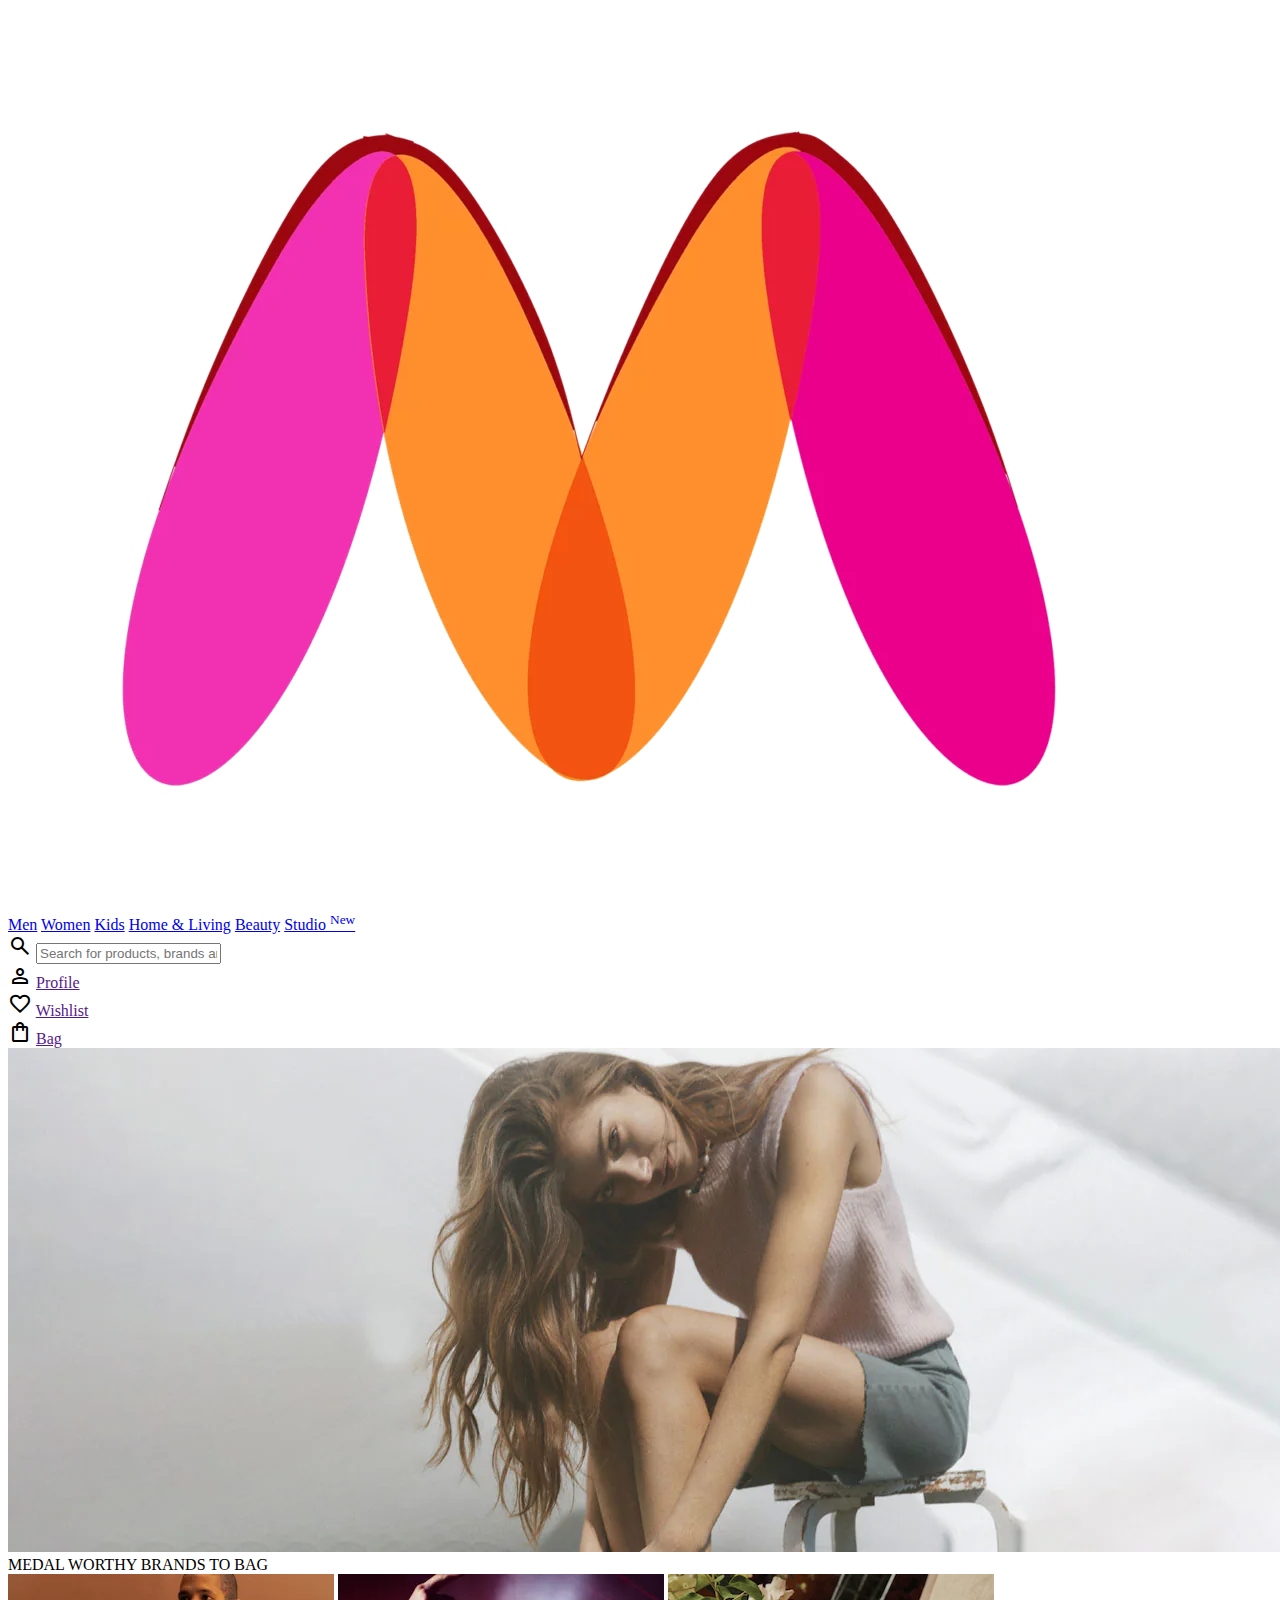
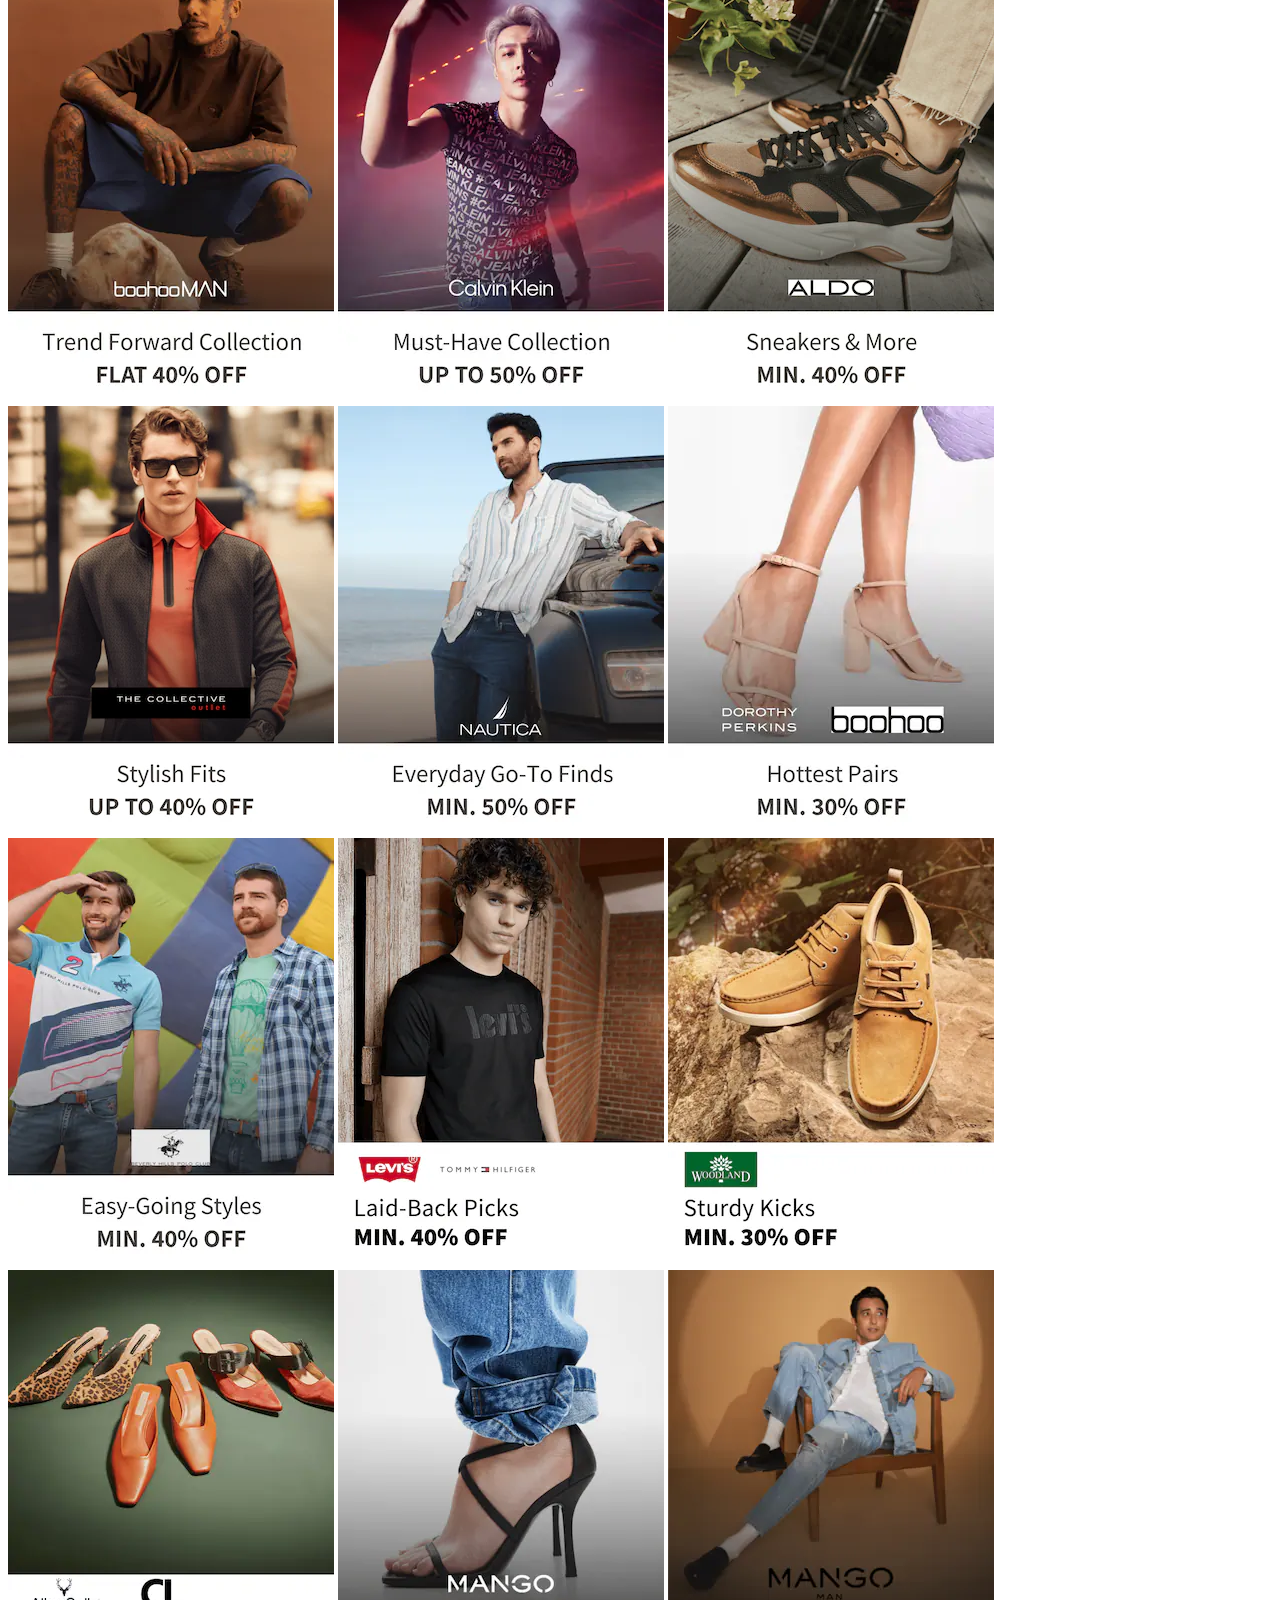
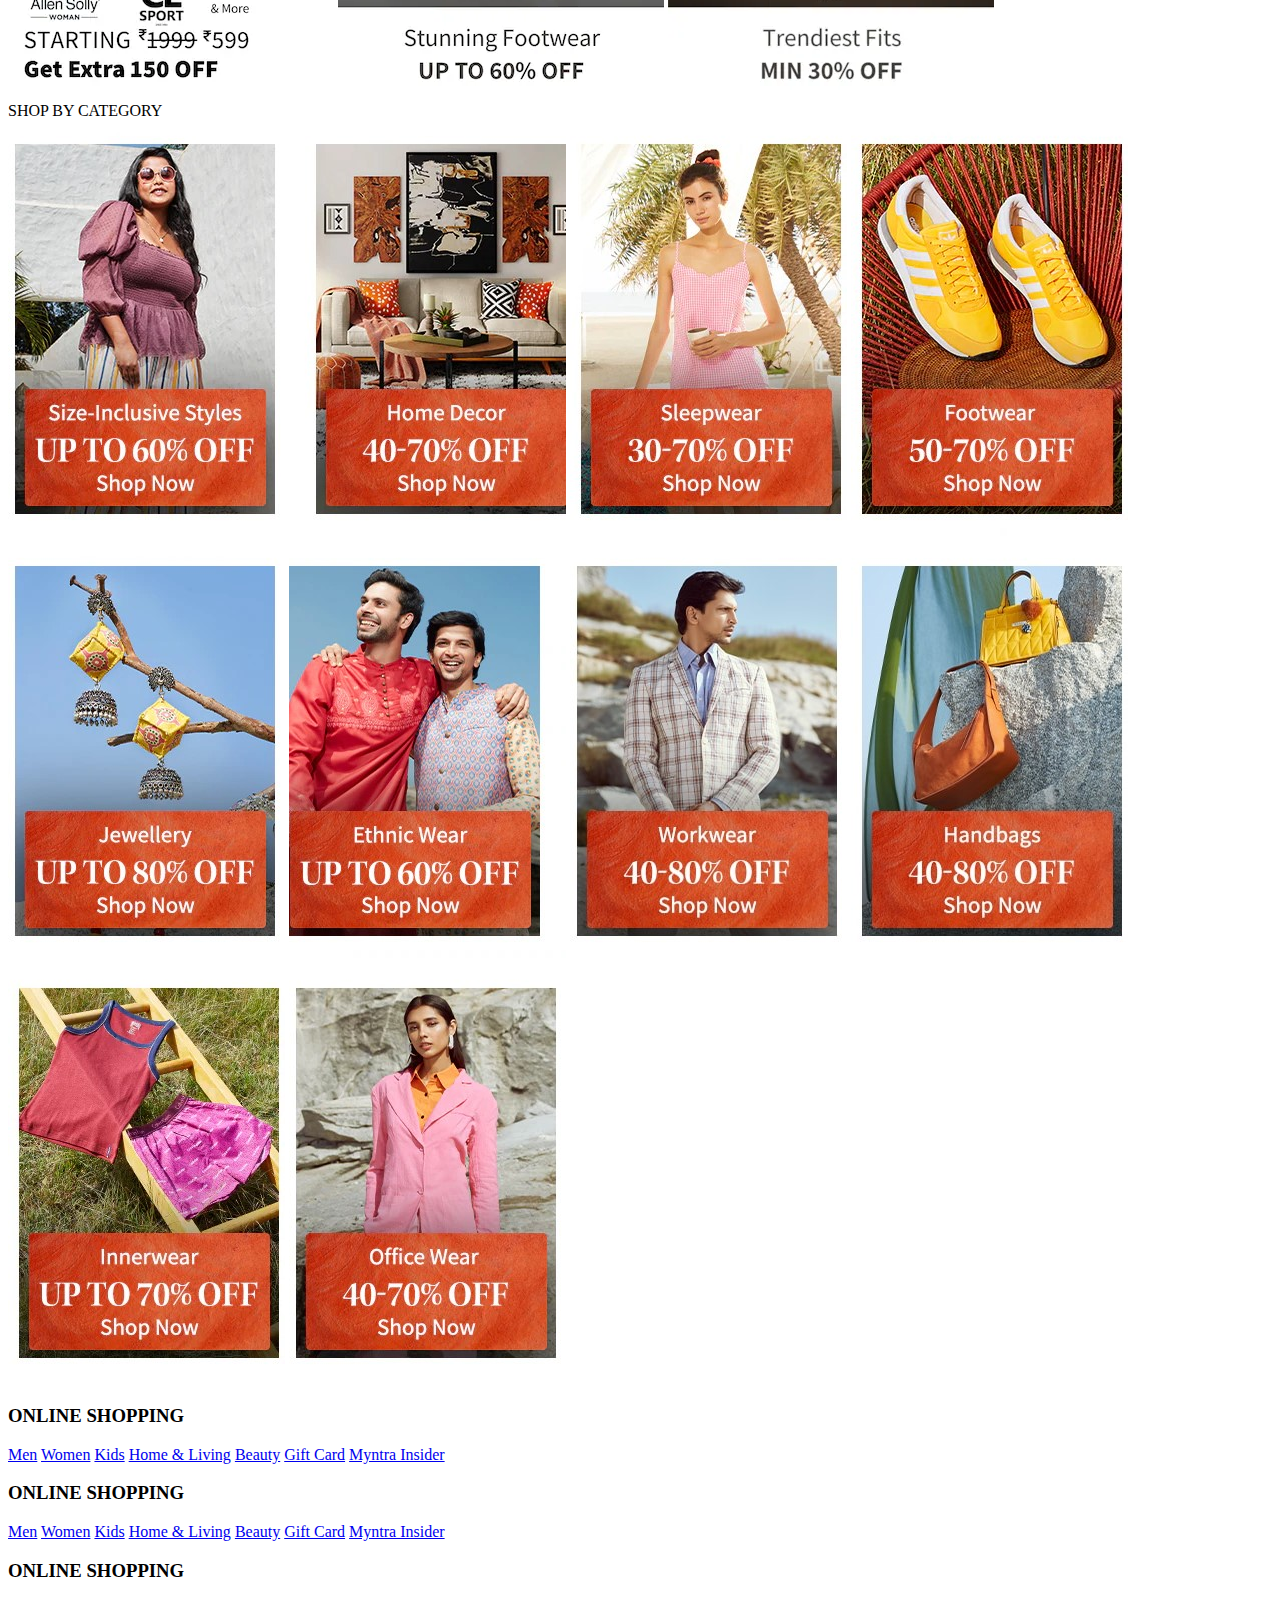
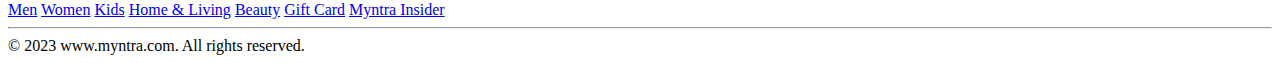
==== index.html @ 3d4b2ee9 "Add files via upload" ====
<!DOCTYPE html>
<html lang="en">
<head>
    <meta charset="UTF-8">
    <meta name="viewport" content="width=device-width, initial-scale=1.0">
    <link rel="icon" href="https://th.bing.com/th?id=OIP.Bxb6QRyKNLYpzYbtvpbHDwHaHa&w=250&h=250&c=8&rs=1&qlt=90&o=6&dpr=2&pid=3.1&rm=2" />
    <title>Online Shopping site in India: Shop Online for Mobiles, Books, Watches, Shoes and More - Myntra.com</title>
    <link rel="stylesheet" href="style.css">
    <link rel="stylesheet" href="https://cdnjs.cloudflare.com/ajax/libs/font-awesome/6.5.1/css/all.min.css" integrity="sha512-DTOQO9RWCH3ppGqcWaEA1BIZOC6xxalwEsw9c2QQeAIftl+Vegovlnee1c9QX4TctnWMn13TZye+giMm8e2LwA==" crossorigin="anonymous" referrerpolicy="no-referrer" />
    <link rel="stylesheet" href="https://fonts.googleapis.com/css2?family=Material+Symbols+Outlined:opsz,wght,FILL,GRAD@20..48,100..700,0..1,-50..200" />
</head>
<body>
    <header>
        <div class="logo_container">
            <a href="#"><img class="myntra_home" src="images/myntra_logo.webp" alt="Myntra Home"></a>
        </div>
        <nav class="nav_bar">
            <a href="#">Men</a>
            <a href="#">Women</a>
            <a href="#">Kids</a>
            <a href="#">Home & Living</a>
            <a href="#">Beauty</a>
            <a href="#">Studio <sup>New</sup></a>
        </nav>
        <div class="search_bar">
            <span class="material-symbols-outlined search_icon">search</span>
            <input class="search_input" placeholder="Search for products, brands and more">
        </div>
        <div class="action_bar">
            <div class="action_container">
                <span class="material-symbols-outlined action_icon">person</span>
                <span class="action_name"><a class="action_name" href="">Profile</a></span>
            </div>

            <div class="action_container">
                <span class="material-symbols-outlined action_icon">favorite</span>
                <span class="action_name"><a class="action_name" href="">Wishlist</a></span>
            </div>

            <div class="action_container">
                <span class="material-symbols-outlined action_icon">shopping_bag</span>
                <span class="action_name"><a class="action_name" href="">Bag</a></span>
            </div>
        </div>
    </header>
    <main>
        <div class="banner_container">
            <img class="banner_image" src="images/banner.jpg" alt="Main Banner">
        </div>
        <div class="category_heading">MEDAL WORTHY BRANDS TO BAG</div>
        <div class="category_items">
            <a href="#"><img class="sale_item" alt="" src="images/offers/1.png"></a>
            <a href="#"><img class="sale_item"  alt="" src="images/offers/2.png"></a>
            <a href="#"><img class="sale_item" alt="" src="images/offers/3.png"></a>
            <a href="#"><img class="sale_item" alt="" src="images/offers/4.png"></a>
            <a href="#"><img class="sale_item" alt="" src="images/offers/5.png"></a>
            <a href="#"><img class="sale_item" alt="" src="images/offers/6.png"></a>
            <a href="#"><img class="sale_item" alt="" src="images/offers/7.png"></a>
            <a href="#"><img class="sale_item" alt="" src="images/offers/8.png"></a>
            <a href="#"><img class="sale_item" alt="" src="images/offers/9.png"></a>
            <a href="#"><img class="sale_item" alt="" src="images/offers/10.png"></a>
            <a href="#"><img class="sale_item" alt="" src="images/offers/11.png"></a>
            <a href="#"><img class="sale_item" alt="" src="images/offers/12.png"></a>
        </div>

        <div class="category_heading">SHOP BY CATEGORY</div>
        <div class="category_items">
            <a href="#"><img class="sale_item" alt="" src="images/categories/1.jpg"></a>
            <a href="#"><img class="sale_item" alt="" src="images/categories/2.jpg"></a>
            <a href="#"><img class="sale_item" alt="" src="images/categories/3.jpg"></a>
            <a href="#"><img class="sale_item" alt="" src="images/categories/4.jpg"></a>
            <a href="#"><img class="sale_item" alt="" src="images/categories/5.jpg"></a>
            <a href="#"><img class="sale_item" alt="" src="images/categories/6.jpg"></a>
            <a href="#"><img class="sale_item" alt="" src="images/categories/7.jpg"></a>
            <a href="#"><img class="sale_item" alt="" src="images/categories/8.jpg"></a>
            <a href="#"><img class="sale_item" alt="" src="images/categories/9.jpg"></a>
            <a href="#"><img class="sale_item" alt="" src="images/categories/10.jpg"></a>
        </div>
    </main>
    <footer>
        <div class="footer_container">
            <div class="footer_column">
                <h3>ONLINE SHOPPING</h3>

                <a href="#">Men</a>
                <a href="#">Women</a>
                <a href="#">Kids</a>
                <a href="#">Home & Living</a>
                <a href="#">Beauty</a>
                <a href="#">Gift Card</a>
                <a href="#">Myntra Insider</a>
            </div>

            <div class="footer_column">
                <h3>ONLINE SHOPPING</h3>

                <a href="#">Men</a>
                <a href="#">Women</a>
                <a href="#">Kids</a>
                <a href="#">Home & Living</a>
                <a href="#">Beauty</a>
                <a href="#">Gift Card</a>
                <a href="#">Myntra Insider</a>
            </div>

            <div class="footer_column">
                <h3>ONLINE SHOPPING</h3>

                <a href="#">Men</a>
                <a href="#">Women</a>
                <a href="#">Kids</a>
                <a href="#">Home & Living</a>
                <a href="#">Beauty</a>
                <a href="#">Gift Card</a>
                <a href="#">Myntra Insider</a>
            </div>
        </div>
        <hr>

        <div class="copyright">
            © 2023 www.myntra.com. All rights reserved.
        </div>
    </footer>
    <script src="script.js "></script>
</body>
</html>
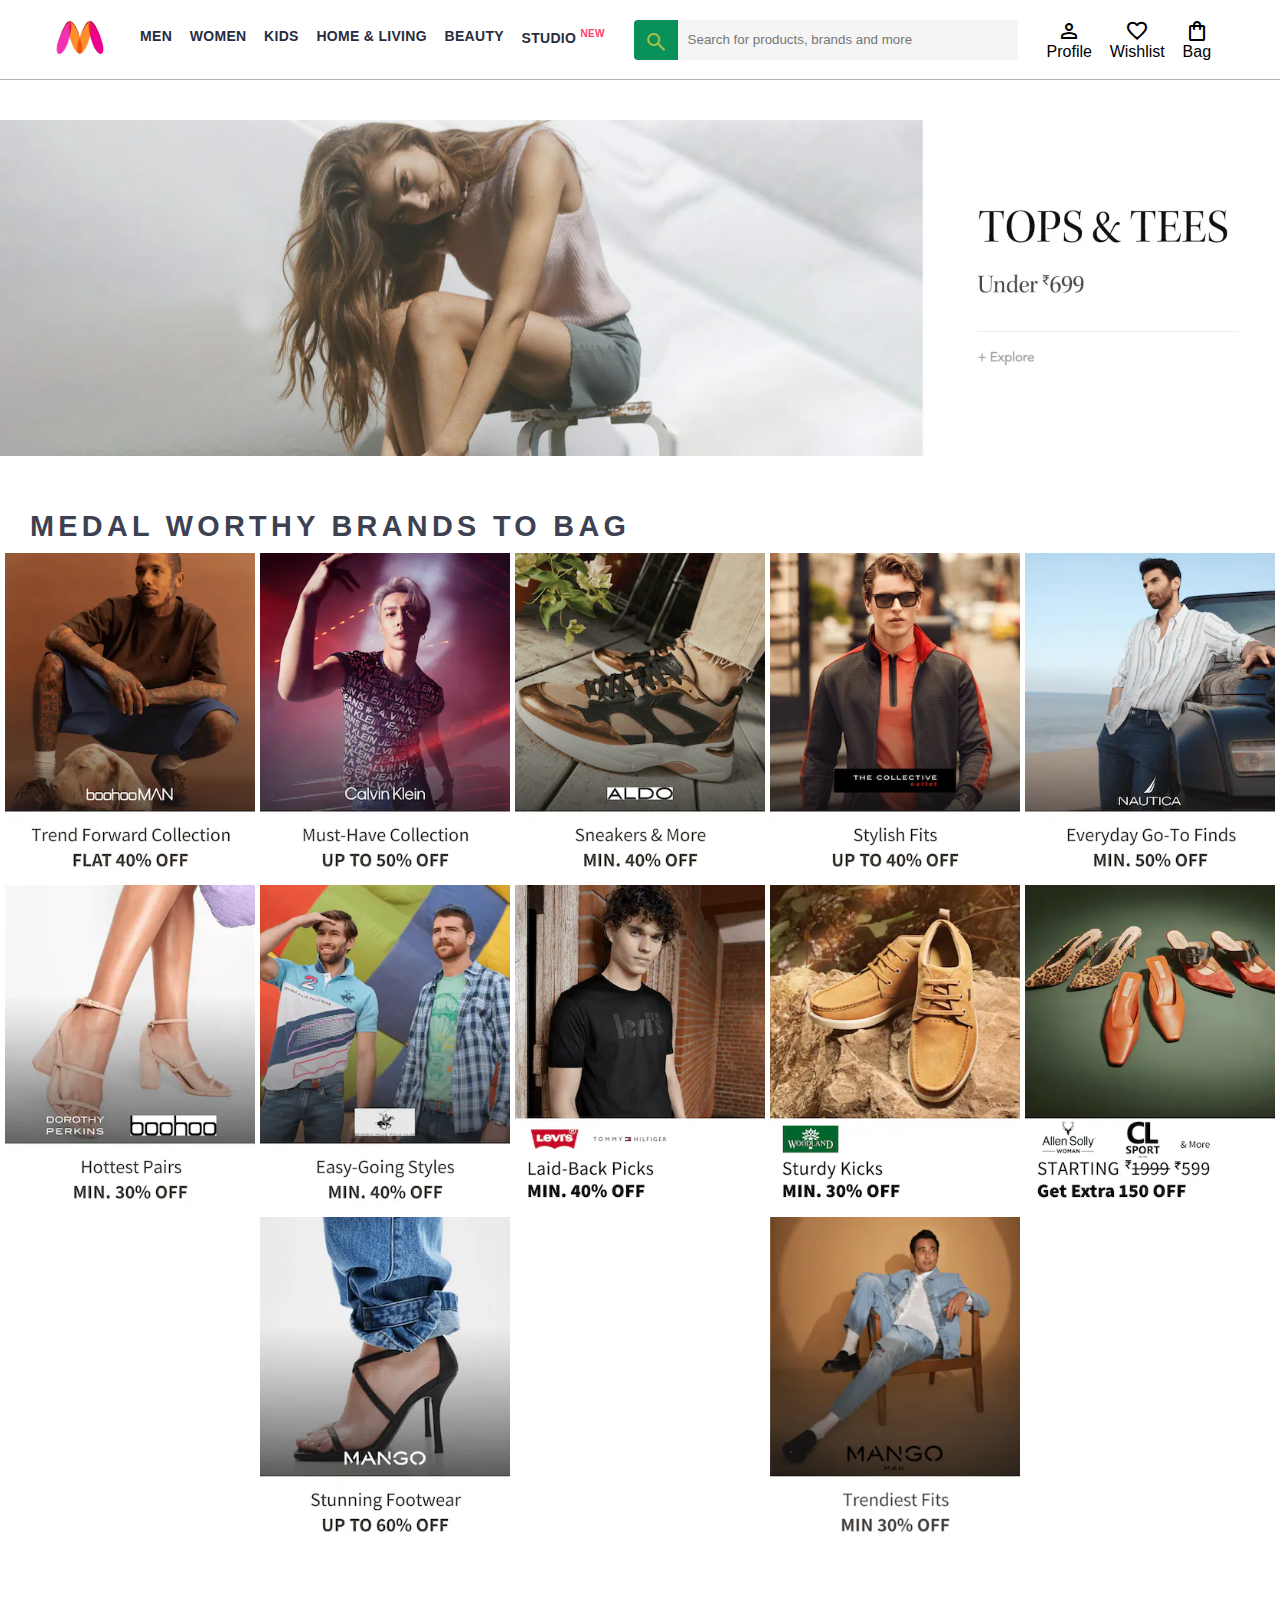
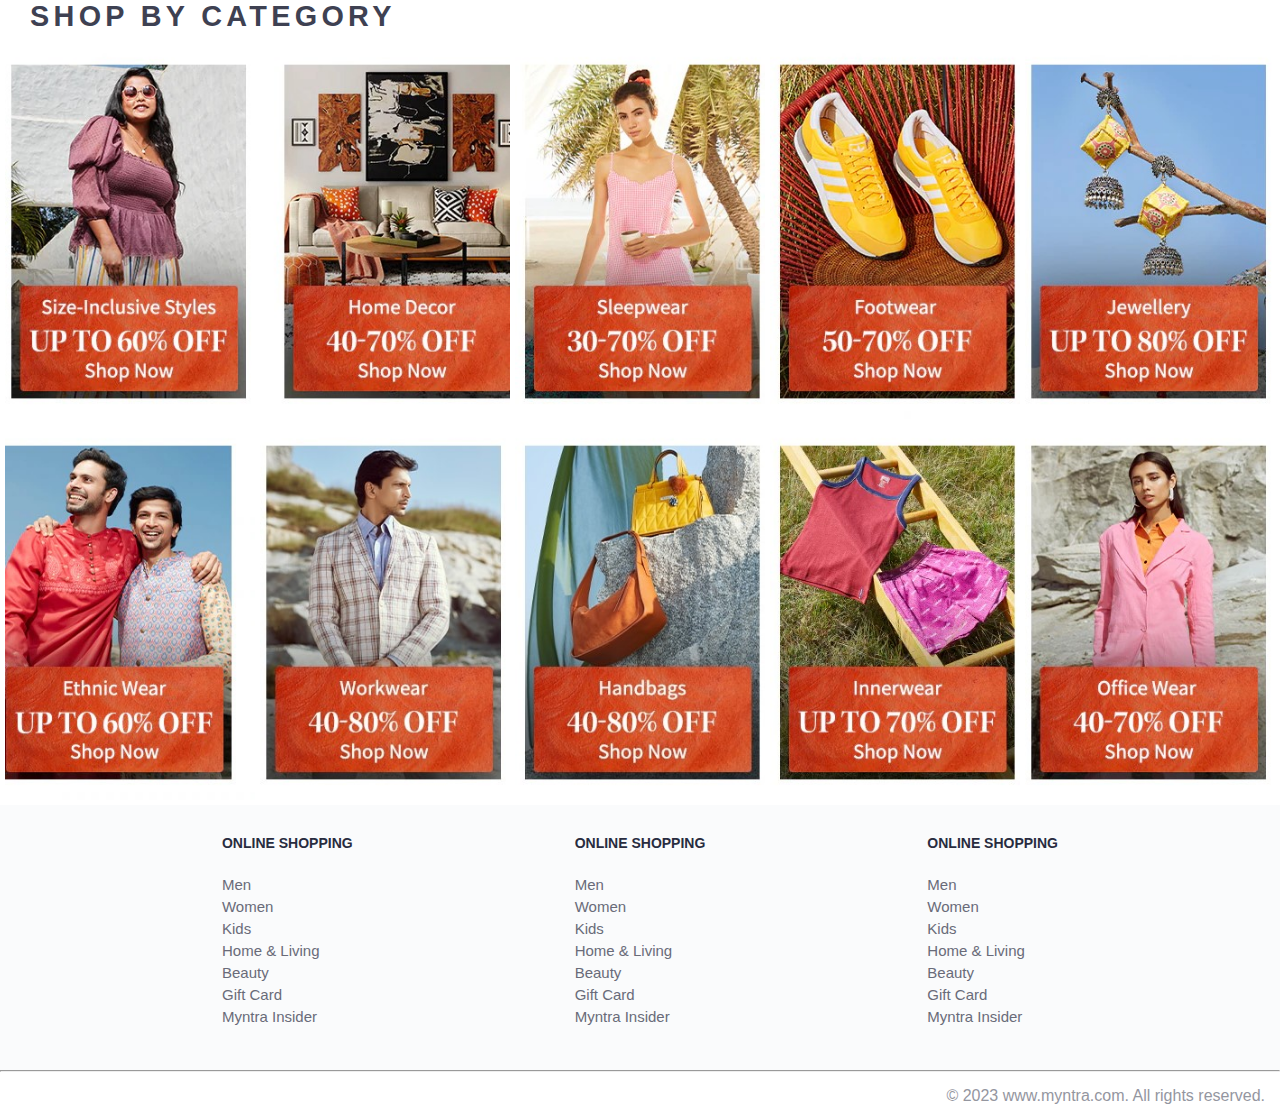
==== commit d7de59b8: "Update index.html" ====
--- a/index.html
+++ b/index.html
@@ -5,7 +5,7 @@
     <meta name="viewport" content="width=device-width, initial-scale=1.0">
     <link rel="icon" href="https://th.bing.com/th?id=OIP.Bxb6QRyKNLYpzYbtvpbHDwHaHa&w=250&h=250&c=8&rs=1&qlt=90&o=6&dpr=2&pid=3.1&rm=2" />
     <title>Online Shopping site in India: Shop Online for Mobiles, Books, Watches, Shoes and More - Myntra.com</title>
-    <link rel="stylesheet" href="style.css">
+    <link rel="stylesheet" href="css/style.css">
     <link rel="stylesheet" href="https://cdnjs.cloudflare.com/ajax/libs/font-awesome/6.5.1/css/all.min.css" integrity="sha512-DTOQO9RWCH3ppGqcWaEA1BIZOC6xxalwEsw9c2QQeAIftl+Vegovlnee1c9QX4TctnWMn13TZye+giMm8e2LwA==" crossorigin="anonymous" referrerpolicy="no-referrer" />
     <link rel="stylesheet" href="https://fonts.googleapis.com/css2?family=Material+Symbols+Outlined:opsz,wght,FILL,GRAD@20..48,100..700,0..1,-50..200" />
 </head>
@@ -15,12 +15,12 @@
             <a href="#"><img class="myntra_home" src="images/myntra_logo.webp" alt="Myntra Home"></a>
         </div>
         <nav class="nav_bar">
-            <a href="#">Men</a>
-            <a href="#">Women</a>
-            <a href="#">Kids</a>
-            <a href="#">Home & Living</a>
-            <a href="#">Beauty</a>
-            <a href="#">Studio <sup>New</sup></a>
+            <a href="index2.html">Men</a>
+            <a href="index2.html">Women</a>
+            <a href="index2.html">Kids</a>
+            <a href="index2.html">Home & Living</a>
+            <a href="index2.html">Beauty</a>
+            <a href="index2.html">Studio <sup>New</sup></a>
         </nav>
         <div class="search_bar">
             <span class="material-symbols-outlined search_icon">search</span>
@@ -123,4 +123,4 @@
     </footer>
     <script src="script.js "></script>
 </body>
-</html>+</html>
--- a/css/style.css
+++ b/css/style.css
@@ -0,0 +1,152 @@
+* {
+    margin: 0;
+    padding: 0;
+    font-family: Assistant,-apple-system,BlinkMacSystemFont,Segoe UI,Roboto,Helvetica,Arial,sans-serif;
+    box-sizing: border-box;
+}
+header {
+    display: flex;
+    background-color: #ffffff;
+    height: 80px;
+    justify-content: space-between;
+    align-items: center;
+    border-bottom: 1px solid #b6b1b1;
+}
+.myntra_home {
+    height: 45px;
+}
+.logo_container {
+    margin-left: 4%;
+}
+.action_bar {
+    margin-right: 4%;
+}
+.nav_bar {
+    display: flex;
+    min-width: 500px;
+    justify-content: space-evenly;
+}
+.nav_bar a {
+    font-size: 14px;
+    letter-spacing: .3px;
+    color: #282c3f;
+    font-weight: 700;
+    text-transform: uppercase;
+    text-decoration: none;
+    padding: 25px 0;
+    border-bottom: 5px solid #ffffff;
+}
+.nav_bar a:hover {
+    border-bottom: 4px solid #f54e77;
+}
+
+.nav_bar a sup {
+    color: #ff3f6c;
+    font-size: 10px;
+}
+
+.search_bar {
+    height: 40px;
+    min-width: 200px;
+    width: 30%;
+    display: flex;
+    align-items: center;
+}
+.search_icon {
+    box-sizing: content-box;
+    height: 20px;
+    padding: 10px;
+
+    background-color: #09915a;
+    color: #a7be4a;
+    font-weight: 300;
+    border-radius: 4px 0 0 4px;
+    border: none;
+}
+.search_input {
+    color: #696e79;
+    background-color: #f5f5f6;
+    flex-grow: 1;
+    height: 40px;
+    border: 0;
+    border-radius: 0 4px 4px 0;
+    padding-left: 10px;
+}
+
+.action_bar {
+    display: flex;
+    min-width: 200px;
+    justify-content: space-evenly;
+}
+
+.action_container {
+    display: flex;
+    flex-direction: column;
+    align-items: center;
+    
+}
+.action_name{
+    text-decoration: none;
+    color: black;
+}
+
+
+
+/* Main section */
+.banner_container {
+    margin: 40px 0;
+}
+.banner_image {
+    width: 100%;
+}
+
+.category_heading {
+    text-transform: uppercase;
+    color: #3e4152;
+    letter-spacing: .15em;
+    font-size: 1.8em;
+    margin: 50px 0 10px 30px;
+    max-height: 5em;
+    font-weight: 700;
+}
+
+.category_items {
+    display: flex;
+    flex-wrap: wrap;
+    justify-content: space-evenly;
+}
+
+.sale_item {
+    width: 250px;
+}
+
+.footer_container {
+    padding: 30px 0px 40px 0px;
+    background: #FAFBFC;
+    display: flex;
+    justify-content: space-evenly;
+}
+
+.footer_column {
+    display: flex;
+    flex-direction: column;
+}
+
+.footer_column h3 {
+    color: #282c3f;
+    font-size: 14px;
+    margin-bottom: 25px;
+}
+
+.footer_column a {
+    color: #696b79;
+    font-size: 15px;
+    text-decoration: none;
+    padding-bottom: 5px;
+}
+
+.copyright {
+    color: #94969f;
+    text-align: end;
+    padding: 15px;
+}
